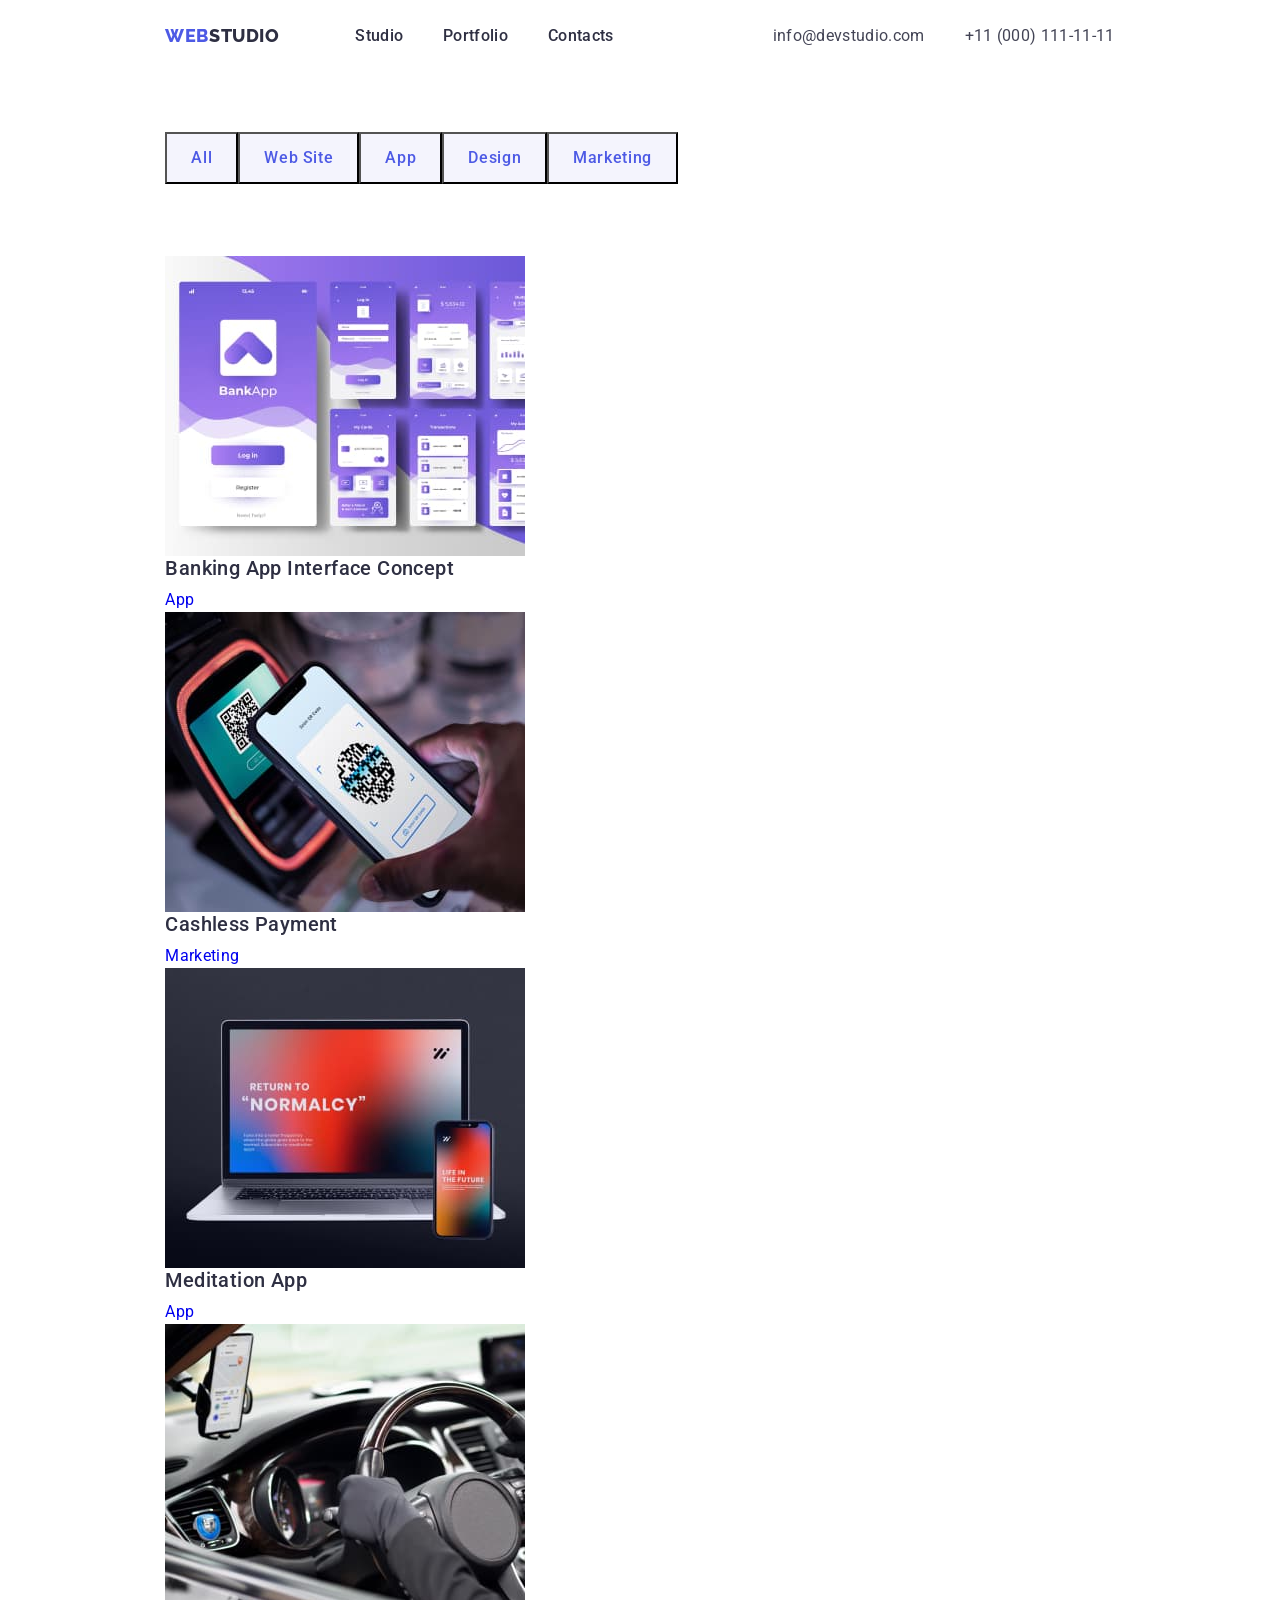
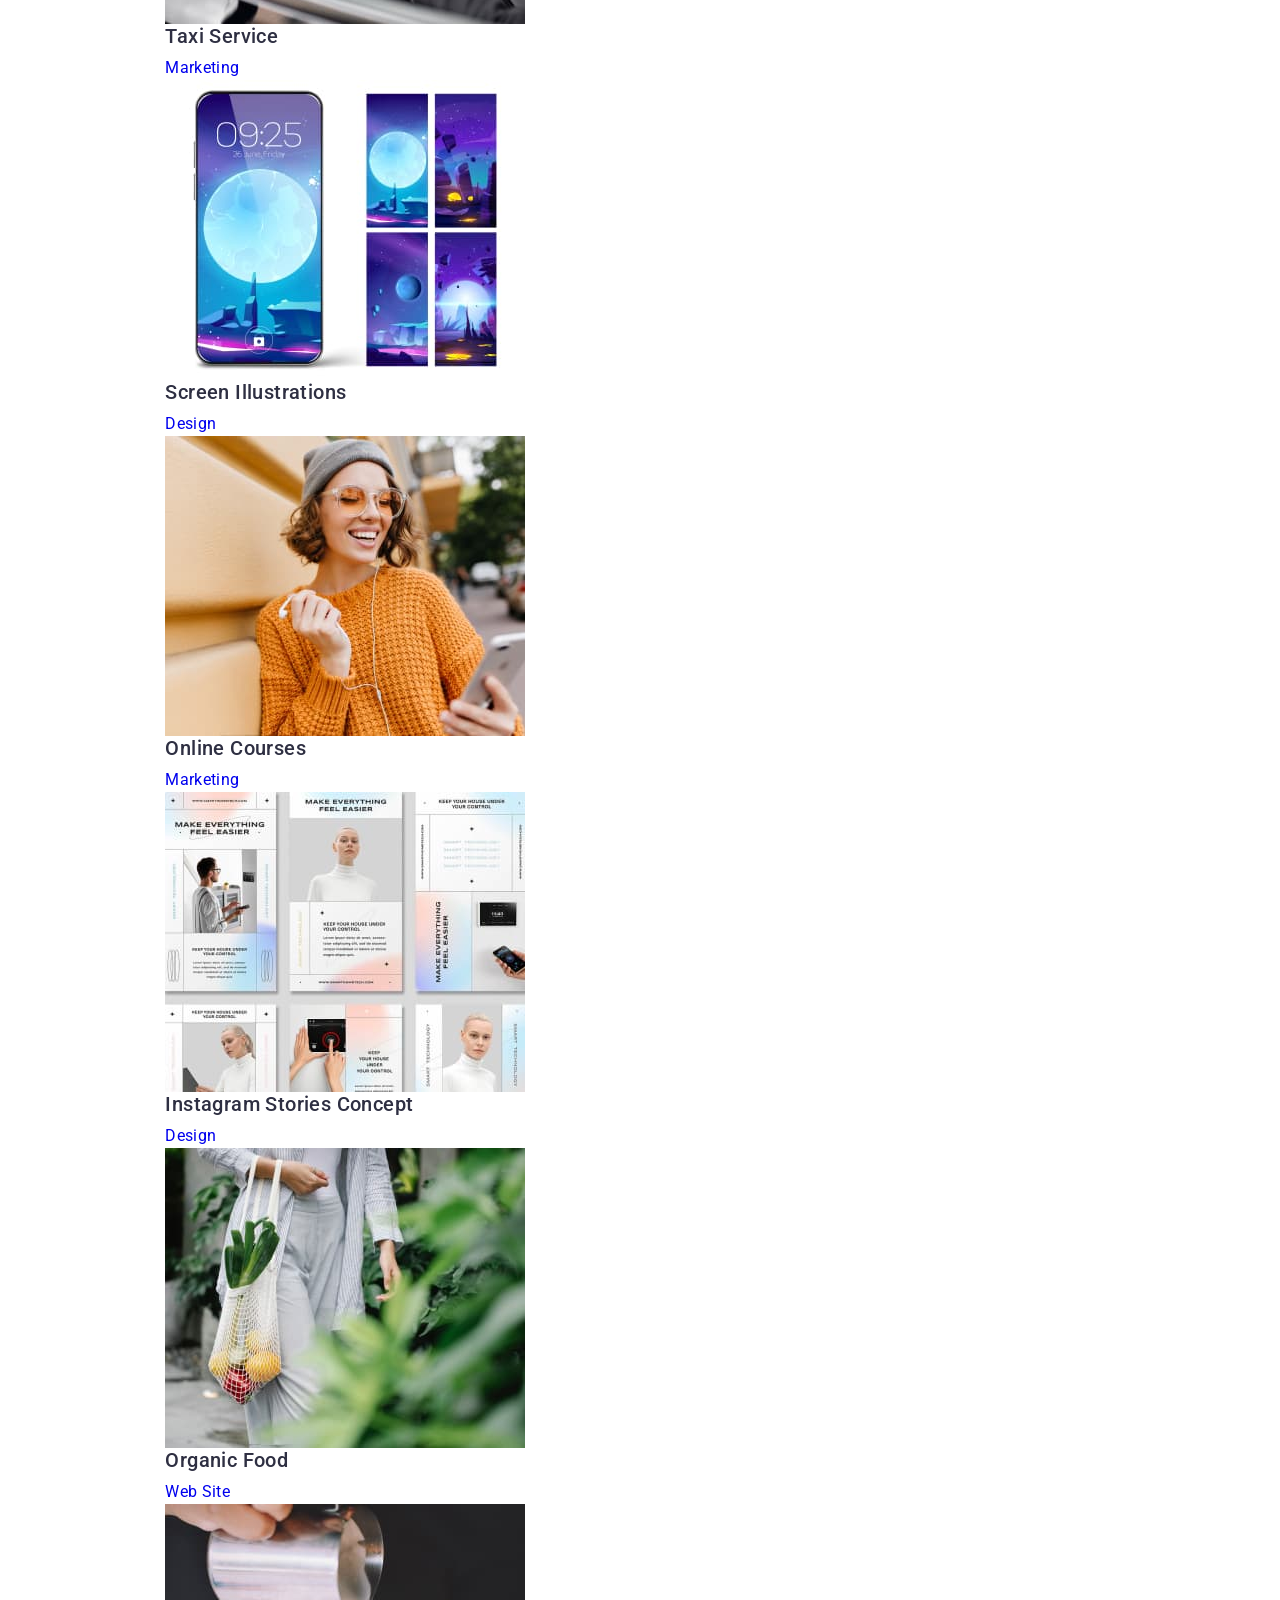
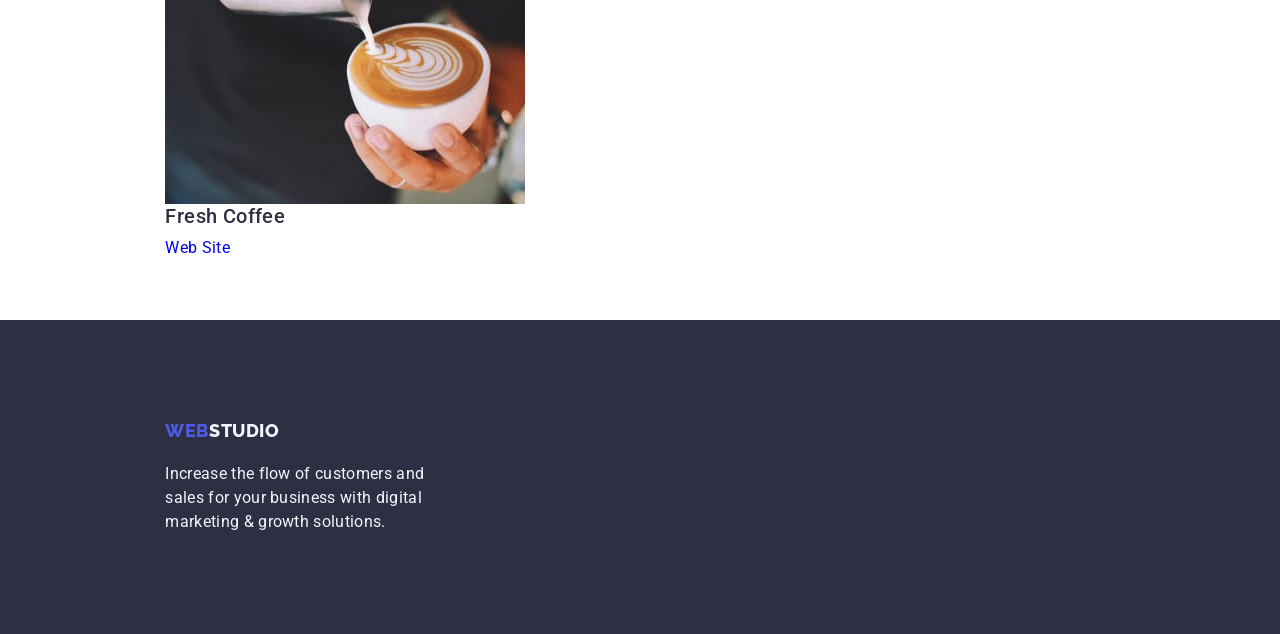
==== portfolio.html @ 516dd33f "Add files via upload" ====
<!DOCTYPE html>
<html lang="en">
  <head>
    <meta charset="UTF-8" />
    <meta name="viewport" content="width=device-width, initial-scale=1.0" />
    <title>Portfolio</title>
    <link rel="preconnect" href="https://fonts.googleapis.com" />
    <link rel="preconnect" href="https://fonts.gstatic.com" crossorigin />
    <link
      href="https://fonts.googleapis.com/css2?family=Raleway:wght@800&family=Roboto:wght@400;500;700&display=swap"
      rel="stylesheet"
    />
    <link rel="stylesheet" href="./css/modern-normalize.css" />
    <link rel="stylesheet" href="./css/styles.css" />
  </head>

  <body class="body">
    <!-- #region header -->
  <header class="main-header">
    <!-- #region  main navigation -->
    <nav class="header-navigation">
      <!--logo -->
      <a class="logo link" href="./index.html">Web<span class="logo-dark">Studio</span></a>

      <ul class="nav-list list">
        <li class="nav-list-item">
          <a class="nav-link link" href="./index.html">Studio </a>
        </li>
        <li class="nav-list-item">
          <a class="nav-link link" href="./portfolio.html">Portfolio</a>
        </li>
        <li class="nav-list-item">
          <a class="nav-link link" href="">Contacts</a>
        </li>
      </ul>
    </nav>
    <!-- #endregion  main navigation -->

    <!-- #region contacts -->
    <address class="address">
      <ul class="address-list list">
        <li>
          <a class="contact-link link" href="mailto:info@devstudio.com">info@devstudio.com
          </a>
        </li>
        <li>
          <a class="contact-link link" href="tel:+110001111111">+11 (000) 111-11-11</a>
        </li>
      </ul>
    </address>
    <!-- #endregion contacts -->
  </header>

  <!-- #endregion header -->
    <!-- #region main -->
    <main class="main">
      <section class="portfolio-card section">
        <h1 class="portfolio-title visually-hidden">Portfolio</h1>
        <!-- #region filter -->
        <!-- <h2 class="title visually-hidden">Filter</h2> -->
        <ul class="filter-list list">
          <li class="filter-list-item">
            <button class="filter-button" type="button">All</button>
          </li>
          <li class="filter-list-item">
            <button class="filter-button" type="button">Web Site</button>
          </li>
          <li class="filter-list-item">
            <button class="filter-button" type="button">App</button>
          </li>
          <li class="filter-list-item">
            <button class="filter-button" type="button">Design</button>
          </li>
          <li class="filter-list-item">
            <button class="filter-button" type="button">Marketing</button>
          </li>
        </ul>

        <!-- #endregion filter -->
        <!-- #region card -->
        <!-- <h2 class="title visually-hidden">Card</h2> -->
        <!-- #region card 1 -->
        <ul class="card-list list">
          <li class="card-list-item">
            <a
              class="portfolio-card-link link"
              href="#"
              target="_blank"
              rel="noopener noreferrer"
            >
              <img
              class="image"
                src="./images/portfolio/img-1.jpg"
                alt="Banking App Interface Concept"
                width="360"
                height="300"
              />
              <h2 class="subtitle">Banking App Interface Concept</h2>
              <p class="text">App</p>
            </a>
          </li>
          <!-- #endregion card 1 -->
          <!-- #region card 2-->
          <li class="card-list-item">
            <a
              class="portfolio-card-link link"
              href="#"
              target="_blank"
              rel="noopener noreferrer"
            >
              <img
              class="image"
                src="./images/portfolio/img-2.jpg"
                alt="Cashless Payment"
                width="360"
                height="300"
              />
              <h2 class="subtitle">Cashless Payment</h2>
              <p class="text">Marketing</p>
            </a>
          </li>
          <!-- #endregion card 2-->
          <!-- #region card 3 -->
          <li class="card-list-item">
            <a
              class="portfolio-card-link link"
              href="#"
              target="_blank"
              rel="noopener noreferrer"
            >
              <img
              class="image"
                src="./images/portfolio/img-3.jpg"
                alt="Meditation App"
                width="360"
                height="300"
              />
              <h2 class="subtitle">Meditation App</h2>
              <p class="text">App</p>
            </a>
          </li>
          <!-- #endregion card 3 -->
          <!-- #region card 4 -->
          <li class="card-list-item">
            <a
              class="portfolio-card-link link"
              href="#"
              target="_blank"
              rel="noopener noreferrer"
            >
              <img
              class="image"
                src="./images/portfolio/img-4.jpg"
                alt="Taxi Service"
                width="360"
                height="300"
              />
              <h2 class="subtitle">Taxi Service</h2>
              <p class="text">Marketing</p>
            </a>
          </li>
          <!-- #endregion card 4-->
          <!-- #region card 5-->
          <li class="card-list-item">
            <a
              class="portfolio-card-link link"
              href="#"
              target="_blank"
              rel="noopener noreferrer"
            >
              <img
              class="image"
                src="./images/portfolio/img-5.jpg"
                alt="Screen Illustrations"
                width="360"
                height="300"
              />
              <h2 class="subtitle">Screen Illustrations</h2>
              <p class="text">Design</p>
            </a>
          </li>
          <!-- #endregion card 5-->
          <!-- #region card 6-->
          <li class="card-list-item">
            <a
              class="portfolio-card-link link"
              href="#"
              target="_blank"
              rel="noopener noreferrer"
            >
              <img
              class="image"
                src="./images/portfolio/img-6.jpg"
                alt="Online Courses"
                width="360"
                height="300"
              />
              <h2 class="subtitle">Online Courses</h2>
              <p class="text">Marketing</p>
            </a>
          </li>
          <!-- #endregion card 6 -->
          <!-- #region card 7-->
          <li class="card-list-item">
            <a
              class="portfolio-card-link link"
              href="#"
              target="_blank"
              rel="noopener noreferrer"
            >
              <img
              class="image"
                src="./images/portfolio/img-7.jpg"
                alt="Instagram Stories Concept"
                width="360"
                height="300"
              />
              <h2 class="subtitle">Instagram Stories Concept</h2>
              <p class="text">Design</p>
            </a>
          </li>
          <!-- #endregion card 7-->
          <!-- #region card 8-->
          <li class="card-list-item">
            <a
              class="portfolio-card-link link"
              href="#"
              target="_blank"
              rel="noopener noreferrer"
            >
              <img
              class="image"
                src="./images/portfolio/img-8.jpg"
                alt="Organic Food"
                width="360"
                height="300"
              />
              <h2 class="subtitle">Organic Food</h2>
              <p class="text">Web Site</p>
            </a>
          </li>
          <!-- #endregion card 8-->
          <!-- #region card 9-->
          <li class="card-list-item">
            <a
              class="portfolio-card-link link"
              href="#"
              target="_blank"
              rel="noopener noreferrer"
            >
              <img
              class="image"
                src="./images/portfolio/img-9.jpg"
                alt="Fresh Coffee"
                width="360"
                height="300"
              />
              <h2 class="subtitle">Fresh Coffee</h2>
              <p class="text">Web Site</p>
            </a>
          </li>
          <!-- #endregion card 9 -->
        </ul>
      </section>
      <!-- #endregion card -->
    </main>

    <!-- #endregion main -->

    <!-- #region footer -->
   <!-- #region footer -->
  <footer class="footer">
    <!--logo -->
    <div class="footer-text-content section">
    <a class="link logo" href="./index.html">Web<span class="logo-light">Studio</span></a>

    <p class="footer-text">
      Increase the flow of customers and sales for your business with digital
      marketing & growth solutions.
    </p>
    </div>
  </footer>
  <!-- #endregion footer -->
  </body>
</html>
---- css/styles.css ----
/* Style Guide */

:root {
    /* #region colors*/
    --color-iris-primary-brand: #4D5AE5;
    --color-ocean-pressed-state: #404BBF;
    --color-navy-blue-dark: #2E2F42;
    --color-green-success: #31D0AA;
    --color-slate-body-text: #434455;
    --color-light-slate-subtle-text: #8E8F99;
    --color-cornflower-accent: #E7E9FC;
    --color-cloud-light: #F4F4FD;
    --color-navy-blue-modal-overlay: #2E2F42;
    --color-grey-hero-background: #2E2F42;
    --color-white-background: #FFFFFF;
    --color-dairy-mdal-background: #FCFCFC;
    /* #endregion colors */

    /* #region typography */

    /* #region Main text/p */
    --font-family: "Roboto", sans-serif;
    --font-weight: 400;
    --font-size: 16px;
    --letter-spacing: 0.02em;
    --line-height: 1.5;
    /* #endregion Main text/p */

    /* #region Title/Header 1 */
    --h1-font-weight: 700;
    --h1-font-size: 56px;
    --h1-line-height: 1.07;
    --h1-letter-spacing: 0.02em;
    /* #endregion Title/Header 1 */

    /* #region Header 2 */
    --h2-font-weight: 700;
    --h2-font-size: 36px;
    --h2-line-height: 1.11;
    --h2-letter-spacing: 0.02em;
    /* #endregion Header 2 */

    /* #region Header 3 */
    --h3-font-weight: 500;
    --h3-font-size: 20px;
    --h3-line-height: 1.2;
    --h3-letter-spacing: 0.02em;
    /* #endregion Header 3 */

    /* #region Small */
    --small-font-size: 12px;
    --small-line-height: calc(14px / 12px);
    --small-letter-spacing: 0.04em;
    /* #endregion Small */

    /* #region Body Medium */
    --body-medium-font-weight: 500;
    /* #endregion Body Medium */

    /* #region Button Text */
    --button-font-family: "Roboto", sans-serif;
    --button-font-size: 16px;
    --button-font-weight: 500;
    --button-line-height: 1.5;
    --button-letter-spacing: 0.04em;
    /* #endregion Button Text */

    /* #region Link */
    --link-font-size: 12px;
    --link-line-height: 1.17;
    --link-letter-spacing: 0.04em;
    --link-decoration: Underline;
    /* #endregion Link */

    /* #region Logo */
    --logo-font-family: "Raleway", sans-serif;
    --logo-font-weight: 800;
    --logo-font-size: 18px;
    --logo-letter-spacing: 0.03em;
    --logo-line-height: 1.17;
    /* #endregion Logo */

    /* #endregion typography */

}


body {
    font-family: var(--font-family);
    font-weight: var(--font-weight);
    font-size: var(--font-size);
    letter-spacing: var(--letter-spacing);
    line-height: var(--line-height);

    color: var(--color-slate-body-text);
    background-color: var(--color-white-background);
}

h1,
h2,
h3,
h4,
h5,
h6,
p {
    margin-block: 0;
}

ul,
ol {
    margin-block: 0;
    padding-left: 0;
}

img {
    display: block;
}

button {
    font-family: var(--button-font-family);
    font-size: var(--button-font-size);
    font-weight: var(--button-font-weight);
    line-height: var(--button-line-height);
    letter-spacing: var(--button-letter-spacing);

    cursor: pointer;
}

address {
    font-style: normal;
}

.visually-hidden {
    position: absolute;
    width: 1px;
    height: 1px;
    margin: -1px;
    border: 0;
    padding: 0;

    white-space: nowrap;
    clip-path: inset(100%);
    clip: rect(0 0 0 0);
    overflow: hidden;
}


.link {
    text-decoration-line: none;
}

.list {
    list-style: none;
}


/* Header */


.main-header,
.header-navigation,
.nav-list,
.address-list {
    display: flex;
    align-items: center;
   
}

.main-header {
    padding-block: 24px;
    justify-content: space-between;

    padding-inline: calc(100% - (100% - 12.92%));
    /* 100%=1440px x=(156+15*2)*100/1440 */

    border-bottom: 1px solid var(--cornflower, --color-cornflower-accent);
}

.nav-list,
.address-list {
    column-gap: 40px;

}

.section {
    padding-inline: calc(100% - (100% - 12.92%));
    padding-block: 60px;
}

/* Logo */
.logo {

    font-family: var(--logo-font-family);
    font-size: var(--logo-font-size);
    font-weight: var(--logo-font-weight);
    line-height: var(--logo-line-height);
    letter-spacing: var(--logo-letter-spacing);

    color: var(--color-iris-primary-brand);

    text-transform: uppercase;
    margin-right: 76px;
}

.logo-dark {
    color: var(--color-navy-blue-dark);
}

.logo-light {
    color: var(--color-cloud-light);
}

.nav-link {
    color: var(--color-navy-blue-dark);
    font-weight: var(--body-medium-font-weight);
}

.nav-link:hover,
.nav-link:focus {
    color: var(--color-ocean-pressed-state);
}

.contact-link {
    color: var(--color-slate-body-text);
}

.contact-link:hover,
.contact-link:focus {
    color: var(--color-ocean-pressed-state);
}

/* Hero */
.hero {
    height: 600px;

    display: flex;
    justify-content: center;
    align-items: center;

    background: var(--color-navy-blue-dark);
}

.content-hero {
    display: flex;
    flex-direction: column;
    justify-content: center;
    align-items: center;
    row-gap: 48px;
}

.title-hero {
    width: 496px;

    color: var(--color-white-background);
    font-size: var(--h1-font-size);
    font-weight: var(--h1-font-weight);
    line-height: var(--h1-line-height);
    letter-spacing: var(--h1-letter-spacing);

    text-align: center;
}

.button-hero {
    padding: 16px 32px;

    color: var(--color-white-background);
    background: var(--color-iris-primary-brand);

    border: none;
    border-radius: 4px;
    box-shadow: 0px 4px 4px 0px rgba(0, 0, 0, 0.15);
}

.button:hover,
.button:focus {
    background: var(--color-ocean-pressed-state);
}

/* Advantages */
.advantive-list,
.skill-list,
.our-team-list {
    display: flex;
    justify-content: space-between;
    column-gap: 24px;

}

.advantive-list-item {
    max-width: 264px;
}

.subtitle {
    margin-bottom: 8px;

    font-size: var(--h3-font-size);
    font-weight: var(--h3-font-weight);
    line-height: var(--h3-line-height);
    letter-spacing: var(--h3-letter-spacing);
    color: var(--color-navy-blue-modal-overlay);
}

.text {
    line-height: var(--line-height);
    letter-spacing: var(--letter-spacing);
}

/* What are we doing */

.title {
    margin-bottom: 72px;

    text-align: center;

    font-size: var(--h2-font-size);
    font-weight: var(--h2-font-weight);
    line-height: var(--h2-line-height);
    letter-spacing: var(--h2-letter-spacing);

    color: var(--color-navy-blue-dark);

    text-transform: capitalize;
}

/* our-team */
.our-team {
    background: var(--color-cloud-light);
}

.our-team-list-item {

    background-color: var(--color-white-background);
    border-radius: 0px 0px 4px 4px;
    background: var(--color-white-background);
    box-shadow: 0px 2px 1px 0px rgba(46, 47, 66, 0.08), 0px 1px 1px 0px rgba(46, 47, 66, 0.16), 0px 1px 6px 0px rgba(46, 47, 66, 0.08);
}

.tex-content-card {
    margin-block: 32px;
    text-align: center;
}

/* footer */
.footer {
    background: var(--color-navy-blue-dark);
}

.footer-text {
    margin-top: 17.5px;

    max-width: 264px;
    color: var(--color-cloud-light);
}

.footer-text-content {
    padding-block: 100px;
}


/* Portfolio */
.filter-list { display: flex;
    row-gap: 24px;

}
.portfolio-card {
    justify-content: space-between;
}
.filter-button {
    padding: 12px 24px;
    margin-bottom: 72px;

    color: var(--color-iris-primary-brand);
    background-color: var(--color-cloud-light);
}

.filter-button:hover,
.filter-button:focus {
    color: var(--color-white-background);
    background-color: var(--color-ocean-pressed-state);
}

.card-list{
flex-wrap: wrap;
gap:48px 24px;
justify-content: space-between;


}

.card-list-item {
   
    background: var(--color-white-background);
}
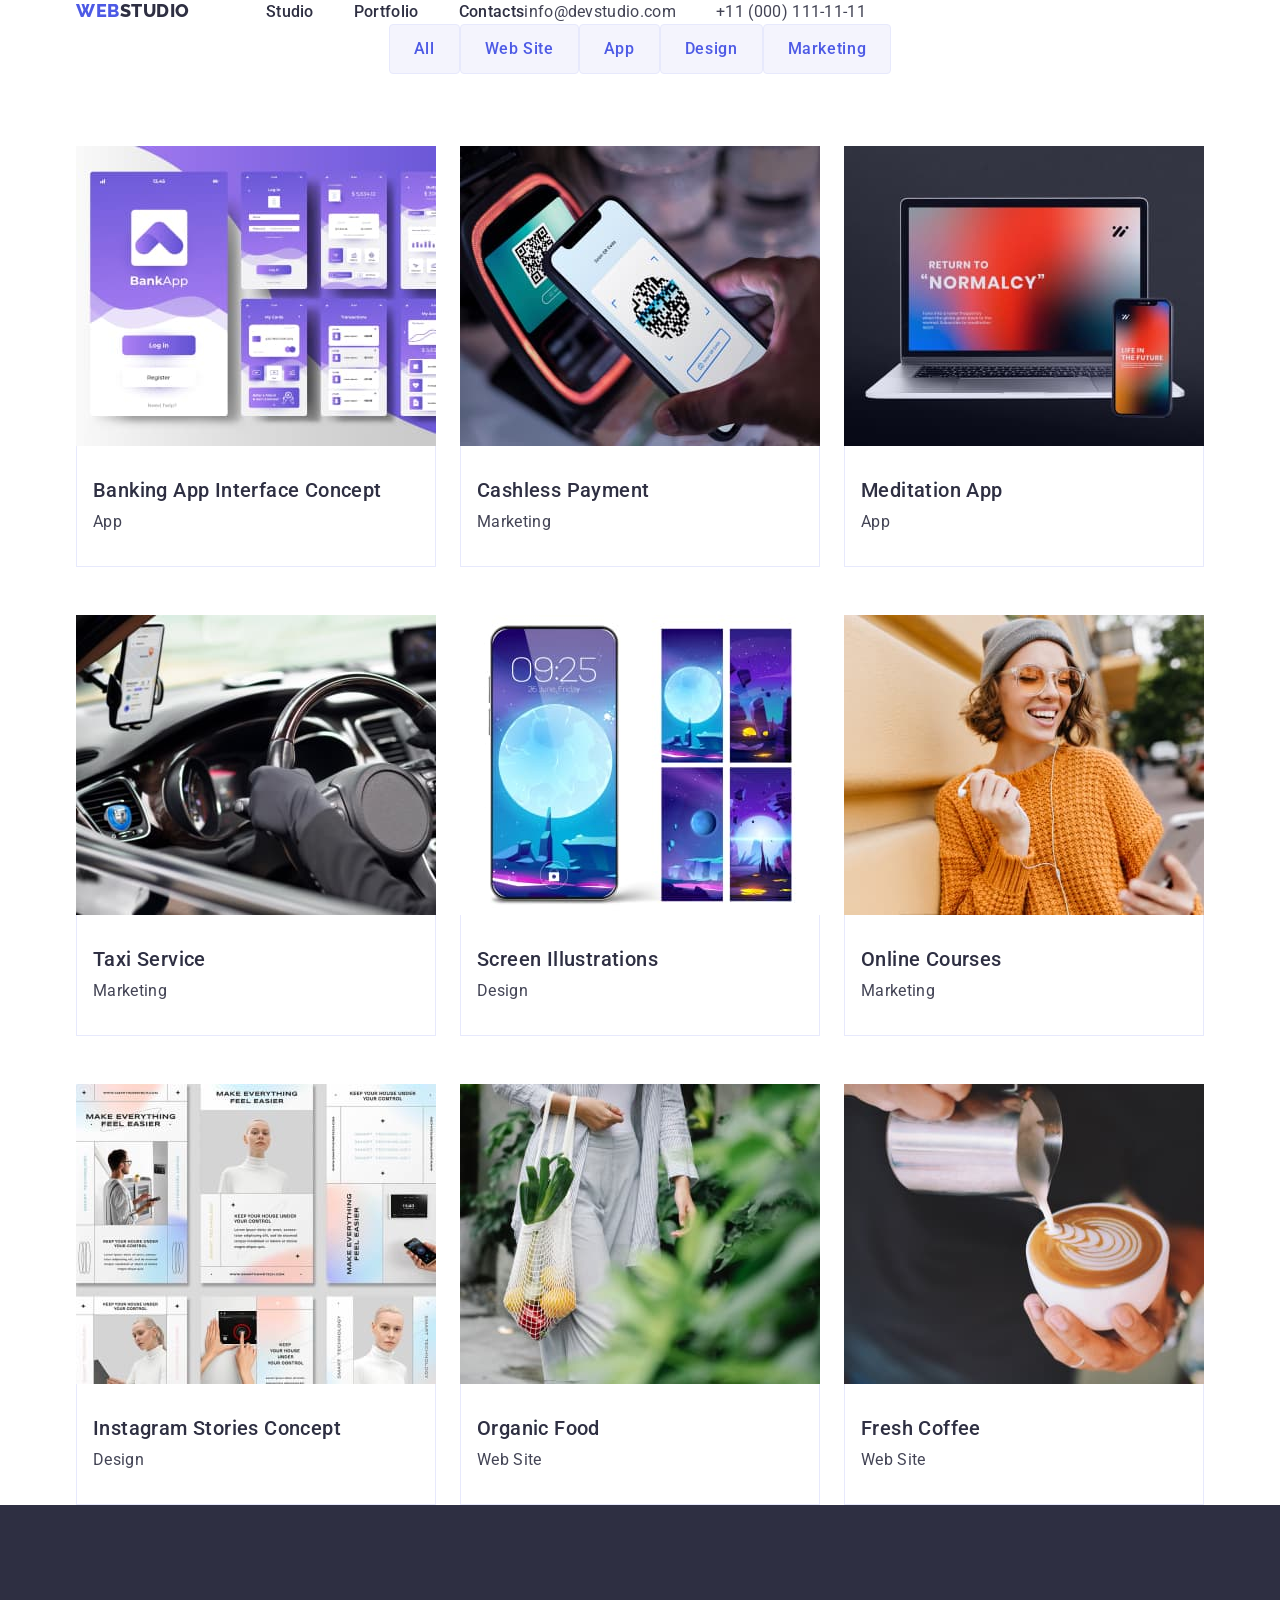
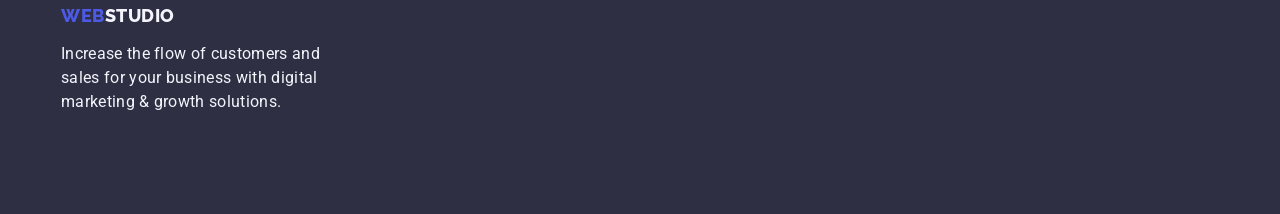
==== commit fc935982: "позиціонування елементів на сторінках" ====
--- a/portfolio.html
+++ b/portfolio.html
@@ -1,64 +1,69 @@
 <!DOCTYPE html>
 <html lang="en">
-  <head>
-    <meta charset="UTF-8" />
-    <meta name="viewport" content="width=device-width, initial-scale=1.0" />
-    <title>Portfolio</title>
-    <link rel="preconnect" href="https://fonts.googleapis.com" />
-    <link rel="preconnect" href="https://fonts.gstatic.com" crossorigin />
-    <link
-      href="https://fonts.googleapis.com/css2?family=Raleway:wght@800&family=Roboto:wght@400;500;700&display=swap"
-      rel="stylesheet"
-    />
-    <link rel="stylesheet" href="./css/modern-normalize.css" />
-    <link rel="stylesheet" href="./css/styles.css" />
-  </head>
-
-  <body class="body">
-    <!-- #region header -->
+
+<head>
+  <meta charset="UTF-8" />
+  <meta name="viewport" content="width=device-width, initial-scale=1.0" />
+  <title>Portfolio</title>
+  <link rel="preconnect" href="https://fonts.googleapis.com" />
+  <link rel="preconnect" href="https://fonts.gstatic.com" crossorigin />
+  <link href="https://fonts.googleapis.com/css2?family=Raleway:wght@800&family=Roboto:wght@400;500;700&display=swap"
+    rel="stylesheet" />
+  <link rel="stylesheet" href="https://cdnjs.cloudflare.com/ajax/libs/modern-normalize/2.0.0/modern-normalize.min.css"
+    integrity="sha512-4xo8blKMVCiXpTaLzQSLSw3KFOVPWhm/TRtuPVc4WG6kUgjH6J03IBuG7JZPkcWMxJ5huwaBpOpnwYElP/m6wg=="
+    crossorigin="anonymous" referrerpolicy="no-referrer" />
+  <link rel="stylesheet" href="./css/styles.css" />
+</head>
+
+<body class="body">
+  <!-- #region header -->
   <header class="main-header">
     <!-- #region  main navigation -->
-    <nav class="header-navigation">
-      <!--logo -->
-      <a class="logo link" href="./index.html">Web<span class="logo-dark">Studio</span></a>
-
-      <ul class="nav-list list">
-        <li class="nav-list-item">
-          <a class="nav-link link" href="./index.html">Studio </a>
-        </li>
-        <li class="nav-list-item">
-          <a class="nav-link link" href="./portfolio.html">Portfolio</a>
-        </li>
-        <li class="nav-list-item">
-          <a class="nav-link link" href="">Contacts</a>
-        </li>
-      </ul>
-    </nav>
-    <!-- #endregion  main navigation -->
-
-    <!-- #region contacts -->
-    <address class="address">
-      <ul class="address-list list">
-        <li>
-          <a class="contact-link link" href="mailto:info@devstudio.com">info@devstudio.com
-          </a>
-        </li>
-        <li>
-          <a class="contact-link link" href="tel:+110001111111">+11 (000) 111-11-11</a>
-        </li>
-      </ul>
-    </address>
+    <div class="header-content container">
+      <nav class="header-navigation">
+        <!--logo -->
+        <a class="logo logo-header link" href="./index.html">Web<span class="logo-dark">Studio</span></a>
+
+        <ul class="nav-list">
+          <li class="nav-list-item">
+            <a class="nav-link link" href="./index.html">Studio </a>
+          </li>
+          <li class="nav-list-item">
+            <a class="nav-link link" href="./portfolio.html">Portfolio</a>
+          </li>
+          <li class="nav-list-item">
+            <a class="nav-link link" href="">Contacts</a>
+          </li>
+        </ul>
+      </nav>
+      <!-- #endregion  main navigation -->
+
+      <!-- #region contacts -->
+      <address class="address">
+        <ul class="address-list">
+          <li>
+            <a class="contact-link link" href="mailto:info@devstudio.com">info@devstudio.com
+            </a>
+          </li>
+          <li>
+            <a class="contact-link link" href="tel:+110001111111">+11 (000) 111-11-11</a>
+          </li>
+        </ul>
+      </address>
+    </div>
     <!-- #endregion contacts -->
   </header>
 
   <!-- #endregion header -->
-    <!-- #region main -->
-    <main class="main">
-      <section class="portfolio-card section">
+  <!-- #region main -->
+  <main class="main">
+    <section class="portfolio-card-section">
+      <div class="container">
         <h1 class="portfolio-title visually-hidden">Portfolio</h1>
+
         <!-- #region filter -->
-        <!-- <h2 class="title visually-hidden">Filter</h2> -->
-        <ul class="filter-list list">
+
+        <ul class="filter-list">
           <li class="filter-list-item">
             <button class="filter-button" type="button">All</button>
           </li>
@@ -78,208 +83,140 @@
 
         <!-- #endregion filter -->
         <!-- #region card -->
-        <!-- <h2 class="title visually-hidden">Card</h2> -->
+
         <!-- #region card 1 -->
-        <ul class="card-list list">
-          <li class="card-list-item">
-            <a
-              class="portfolio-card-link link"
-              href="#"
-              target="_blank"
-              rel="noopener noreferrer"
-            >
-              <img
-              class="image"
-                src="./images/portfolio/img-1.jpg"
-                alt="Banking App Interface Concept"
-                width="360"
-                height="300"
-              />
-              <h2 class="subtitle">Banking App Interface Concept</h2>
-              <p class="text">App</p>
+        <ul class="card-list">
+          <li class="card-list-item">
+            <a class="portfolio-card-link link" href="#" target="_blank" rel="noopener noreferrer">
+              <img class="image" src="./images/portfolio/img-1.jpg" alt="Banking App Interface Concept" width="360"
+                height="300" />
+              <div class="portfolio-text-conteiner">
+                <h2 class="subtitle">Banking App Interface Concept</h2>
+                <p class="text">App</p>
+              </div>
             </a>
           </li>
           <!-- #endregion card 1 -->
           <!-- #region card 2-->
           <li class="card-list-item">
-            <a
-              class="portfolio-card-link link"
-              href="#"
-              target="_blank"
-              rel="noopener noreferrer"
-            >
-              <img
-              class="image"
-                src="./images/portfolio/img-2.jpg"
-                alt="Cashless Payment"
-                width="360"
-                height="300"
-              />
-              <h2 class="subtitle">Cashless Payment</h2>
-              <p class="text">Marketing</p>
+            <a class="portfolio-card-link link" href="#" target="_blank" rel="noopener noreferrer">
+              <img class="image" src="./images/portfolio/img-2.jpg" alt="Cashless Payment" width="360" height="300" />
+
+              <div class="portfolio-text-conteiner">
+                <h2 class="subtitle">Cashless Payment</h2>
+                <p class="text">Marketing</p>
+              </div>
             </a>
           </li>
           <!-- #endregion card 2-->
           <!-- #region card 3 -->
           <li class="card-list-item">
-            <a
-              class="portfolio-card-link link"
-              href="#"
-              target="_blank"
-              rel="noopener noreferrer"
-            >
-              <img
-              class="image"
-                src="./images/portfolio/img-3.jpg"
-                alt="Meditation App"
-                width="360"
-                height="300"
-              />
-              <h2 class="subtitle">Meditation App</h2>
-              <p class="text">App</p>
+            <a class="portfolio-card-link link" href="#" target="_blank" rel="noopener noreferrer">
+              <img class="image" src="./images/portfolio/img-3.jpg" alt="Meditation App" width="360" height="300" />
+
+              <div class="portfolio-text-conteiner">
+                <h2 class="subtitle">Meditation App</h2>
+                <p class="text">App</p>
+              </div>
             </a>
           </li>
           <!-- #endregion card 3 -->
           <!-- #region card 4 -->
           <li class="card-list-item">
-            <a
-              class="portfolio-card-link link"
-              href="#"
-              target="_blank"
-              rel="noopener noreferrer"
-            >
-              <img
-              class="image"
-                src="./images/portfolio/img-4.jpg"
-                alt="Taxi Service"
-                width="360"
-                height="300"
-              />
-              <h2 class="subtitle">Taxi Service</h2>
-              <p class="text">Marketing</p>
+            <a class="portfolio-card-link link" href="#" target="_blank" rel="noopener noreferrer">
+              <img class="image" src="./images/portfolio/img-4.jpg" alt="Taxi Service" width="360" height="300" />
+
+              <div class="portfolio-text-conteiner">
+                <h2 class="subtitle">Taxi Service</h2>
+                <p class="text">Marketing</p>
+              </div>
             </a>
           </li>
           <!-- #endregion card 4-->
           <!-- #region card 5-->
           <li class="card-list-item">
-            <a
-              class="portfolio-card-link link"
-              href="#"
-              target="_blank"
-              rel="noopener noreferrer"
-            >
-              <img
-              class="image"
-                src="./images/portfolio/img-5.jpg"
-                alt="Screen Illustrations"
-                width="360"
-                height="300"
-              />
-              <h2 class="subtitle">Screen Illustrations</h2>
-              <p class="text">Design</p>
+            <a class="portfolio-card-link link" href="#" target="_blank" rel="noopener noreferrer">
+              <img class="image" src="./images/portfolio/img-5.jpg" alt="Screen Illustrations" width="360"
+                height="300" />
+
+              <div class="portfolio-text-conteiner">
+                <h2 class="subtitle">Screen Illustrations</h2>
+                <p class="text">Design</p>
+              </div>
             </a>
           </li>
           <!-- #endregion card 5-->
           <!-- #region card 6-->
           <li class="card-list-item">
-            <a
-              class="portfolio-card-link link"
-              href="#"
-              target="_blank"
-              rel="noopener noreferrer"
-            >
-              <img
-              class="image"
-                src="./images/portfolio/img-6.jpg"
-                alt="Online Courses"
-                width="360"
-                height="300"
-              />
-              <h2 class="subtitle">Online Courses</h2>
-              <p class="text">Marketing</p>
+            <a class="portfolio-card-link link" href="#" target="_blank" rel="noopener noreferrer">
+              <img class="image" src="./images/portfolio/img-6.jpg" alt="Online Courses" width="360" height="300" />
+
+              <div class="portfolio-text-conteiner">
+                <h2 class="subtitle">Online Courses</h2>
+                <p class="text">Marketing</p>
+              </div>
             </a>
           </li>
           <!-- #endregion card 6 -->
           <!-- #region card 7-->
           <li class="card-list-item">
-            <a
-              class="portfolio-card-link link"
-              href="#"
-              target="_blank"
-              rel="noopener noreferrer"
-            >
-              <img
-              class="image"
-                src="./images/portfolio/img-7.jpg"
-                alt="Instagram Stories Concept"
-                width="360"
-                height="300"
-              />
-              <h2 class="subtitle">Instagram Stories Concept</h2>
-              <p class="text">Design</p>
+            <a class="portfolio-card-link link" href="#" target="_blank" rel="noopener noreferrer">
+              <img class="image" src="./images/portfolio/img-7.jpg" alt="Instagram Stories Concept" width="360"
+                height="300" />
+
+              <div class="portfolio-text-conteiner">
+                <h2 class="subtitle">Instagram Stories Concept</h2>
+                <p class="text">Design</p>
+              </div>
             </a>
           </li>
           <!-- #endregion card 7-->
           <!-- #region card 8-->
           <li class="card-list-item">
-            <a
-              class="portfolio-card-link link"
-              href="#"
-              target="_blank"
-              rel="noopener noreferrer"
-            >
-              <img
-              class="image"
-                src="./images/portfolio/img-8.jpg"
-                alt="Organic Food"
-                width="360"
-                height="300"
-              />
-              <h2 class="subtitle">Organic Food</h2>
-              <p class="text">Web Site</p>
+            <a class="portfolio-card-link link" href="#" target="_blank" rel="noopener noreferrer">
+              <img class="image" src="./images/portfolio/img-8.jpg" alt="Organic Food" width="360" height="300" />
+
+              <div class="portfolio-text-conteiner">
+                <h2 class="subtitle">Organic Food</h2>
+                <p class="text">Web Site</p>
+              </div>
             </a>
           </li>
           <!-- #endregion card 8-->
           <!-- #region card 9-->
           <li class="card-list-item">
-            <a
-              class="portfolio-card-link link"
-              href="#"
-              target="_blank"
-              rel="noopener noreferrer"
-            >
-              <img
-              class="image"
-                src="./images/portfolio/img-9.jpg"
-                alt="Fresh Coffee"
-                width="360"
-                height="300"
-              />
-              <h2 class="subtitle">Fresh Coffee</h2>
-              <p class="text">Web Site</p>
+            <a class="portfolio-card-link link" href="#" target="_blank" rel="noopener noreferrer">
+              <img class="image" src="./images/portfolio/img-9.jpg" alt="Fresh Coffee" width="360" height="300" />
+
+              <div class="portfolio-text-conteiner">
+                <h2 class="subtitle">Fresh Coffee</h2>
+                <p class="text">Web Site</p>
+              </div>
             </a>
           </li>
           <!-- #endregion card 9 -->
         </ul>
-      </section>
-      <!-- #endregion card -->
-    </main>
-
-    <!-- #endregion main -->
-
-    <!-- #region footer -->
-   <!-- #region footer -->
+      </div>
+    </section>
+    <!-- #endregion card -->
+  </main>
+
+  <!-- #endregion main -->
+
+  <!-- #region footer -->
+  <!-- #region footer -->
   <footer class="footer">
     <!--logo -->
-    <div class="footer-text-content section">
-    <a class="link logo" href="./index.html">Web<span class="logo-light">Studio</span></a>
-
-    <p class="footer-text">
-      Increase the flow of customers and sales for your business with digital
-      marketing & growth solutions.
-    </p>
+    <div class="footer-text-content container">
+      <a class="link footer-link logo" href="./index.html">Web<span class="logo-light">Studio</span></a>
+
+      <p class="footer-text">
+        Increase the flow of customers and sales for your business with digital
+        marketing & growth solutions.
+      </p>
     </div>
   </footer>
   <!-- #endregion footer -->
-  </body>
-</html>
+</body>
+
+</html>
--- a/css/styles.css
+++ b/css/styles.css
@@ -106,10 +106,10 @@
     margin-block: 0;
 }
 
-ul,
-ol {
+ul {
     margin-block: 0;
     padding-left: 0;
+    list-style: none;
 }
 
 img {
@@ -145,51 +145,36 @@
 }
 
 
+.container {
+    width: 1158px;
+    margin: 0 auto;
+    padding: 0 15px;
+}
+
 .link {
     text-decoration-line: none;
-}
-
-.list {
-    list-style: none;
+    color: var(--color-slate-body-text);
 }
 
 
 /* Header */
 
-
-.main-header,
+.header-content,
 .header-navigation,
 .nav-list,
 .address-list {
     display: flex;
-    align-items: center;
-   
-}
-
-.main-header {
-    padding-block: 24px;
-    justify-content: space-between;
-
-    padding-inline: calc(100% - (100% - 12.92%));
-    /* 100%=1440px x=(156+15*2)*100/1440 */
-
-    border-bottom: 1px solid var(--cornflower, --color-cornflower-accent);
-}
+}
+/* align-items: center; */
 
 .nav-list,
 .address-list {
-    column-gap: 40px;
-
-}
-
-.section {
-    padding-inline: calc(100% - (100% - 12.92%));
-    padding-block: 60px;
+    gap: 40px;
+
 }
 
 /* Logo */
 .logo {
-
     font-family: var(--logo-font-family);
     font-size: var(--logo-font-size);
     font-weight: var(--logo-font-weight);
@@ -199,6 +184,10 @@
     color: var(--color-iris-primary-brand);
 
     text-transform: uppercase;
+
+}
+
+.logo-header {
     margin-right: 76px;
 }
 
@@ -211,6 +200,7 @@
 }
 
 .nav-link {
+    padding: 24px 0;
     color: var(--color-navy-blue-dark);
     font-weight: var(--body-medium-font-weight);
 }
@@ -230,8 +220,9 @@
 }
 
 /* Hero */
-.hero {
+.section-hero {
     height: 600px;
+    padding: 188px 0;
 
     display: flex;
     justify-content: center;
@@ -249,7 +240,7 @@
 }
 
 .title-hero {
-    width: 496px;
+    max-width: 496px;
 
     color: var(--color-white-background);
     font-size: var(--h1-font-size);
@@ -261,6 +252,7 @@
 }
 
 .button-hero {
+    min-width: 169px;
     padding: 16px 32px;
 
     color: var(--color-white-background);
@@ -277,17 +269,23 @@
 }
 
 /* Advantages */
+
+.section-advantages {
+    padding: 120px 0;
+}
+
+
 .advantive-list,
 .skill-list,
 .our-team-list {
     display: flex;
     justify-content: space-between;
-    column-gap: 24px;
+    gap: 24px;
 
 }
 
 .advantive-list-item {
-    max-width: 264px;
+    flex-basis: calc((100% - 3 * 24px) / 4);
 }
 
 .subtitle {
@@ -307,6 +305,14 @@
 
 /* What are we doing */
 
+.section-skill {
+    padding-bottom: 120px;
+}
+
+.skill-list-item {
+    flex-basis: calc((100% - 3 * 16px) / 3);
+}
+
 .title {
     margin-bottom: 72px;
 
@@ -324,10 +330,12 @@
 
 /* our-team */
 .our-team {
+    padding: 120px 0;
     background: var(--color-cloud-light);
 }
 
 .our-team-list-item {
+    flex-basis: calc((100% - 3 * 24px) / 4);
 
     background-color: var(--color-white-background);
     border-radius: 0px 0px 4px 4px;
@@ -336,7 +344,7 @@
 }
 
 .tex-content-card {
-    margin-block: 32px;
+    padding: 32px 0;
     text-align: center;
 }
 
@@ -346,48 +354,71 @@
 }
 
 .footer-text {
-    margin-top: 17.5px;
-
     max-width: 264px;
     color: var(--color-cloud-light);
 }
 
 .footer-text-content {
-    padding-block: 100px;
+    padding: 100px 0;
+}
+
+.footer-link {
+    display: inline-block;
+    margin-bottom: 16px;
 }
 
 
 /* Portfolio */
-.filter-list { display: flex;
+
+
+.filter-list {
+    display: flex;
+    justify-content: center;
     row-gap: 24px;
-
-}
+    margin-bottom: 72px;
+
+}
+
 .portfolio-card {
+    padding: 96px 0 120px 0;
     justify-content: space-between;
 }
+
 .filter-button {
     padding: 12px 24px;
-    margin-bottom: 72px;
-
+
+    border: 1px solid #e7e9fc;
+    border-radius: 4px;
     color: var(--color-iris-primary-brand);
     background-color: var(--color-cloud-light);
 }
 
 .filter-button:hover,
 .filter-button:focus {
+    border: 1px solid transparent;
     color: var(--color-white-background);
     background-color: var(--color-ocean-pressed-state);
 }
 
-.card-list{
-flex-wrap: wrap;
-gap:48px 24px;
-justify-content: space-between;
+.card-list {
+    display: flex;
+
+    flex-wrap: wrap;
+    gap: 48px 24px;
+    justify-content: space-between;
 
 
 }
 
 .card-list-item {
-   
+
+    width: calc((100% - 48px) / 3);
     background: var(--color-white-background);
 }
+
+.portfolio-text-conteiner {
+    padding: 32px 16px;
+    border: 1px solid #e7e9fc;
+    border-top: none;
+
+}
